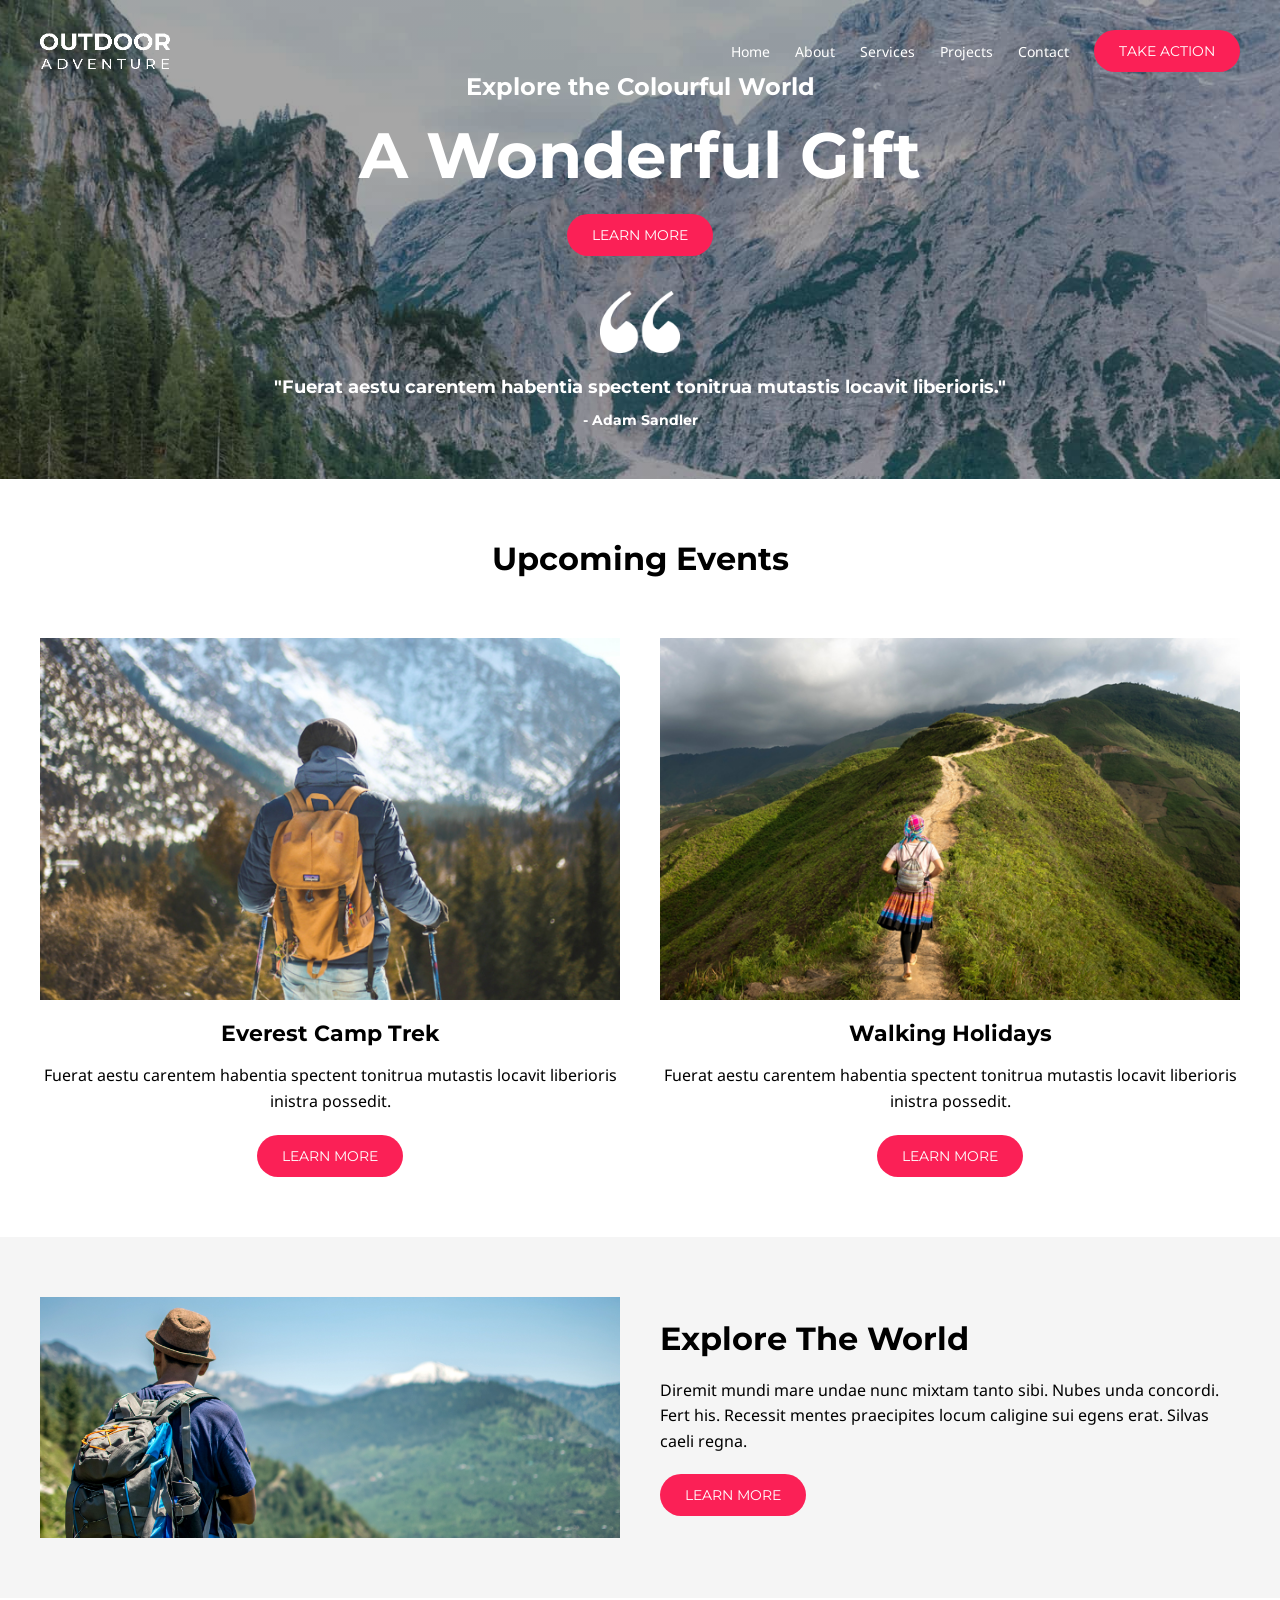
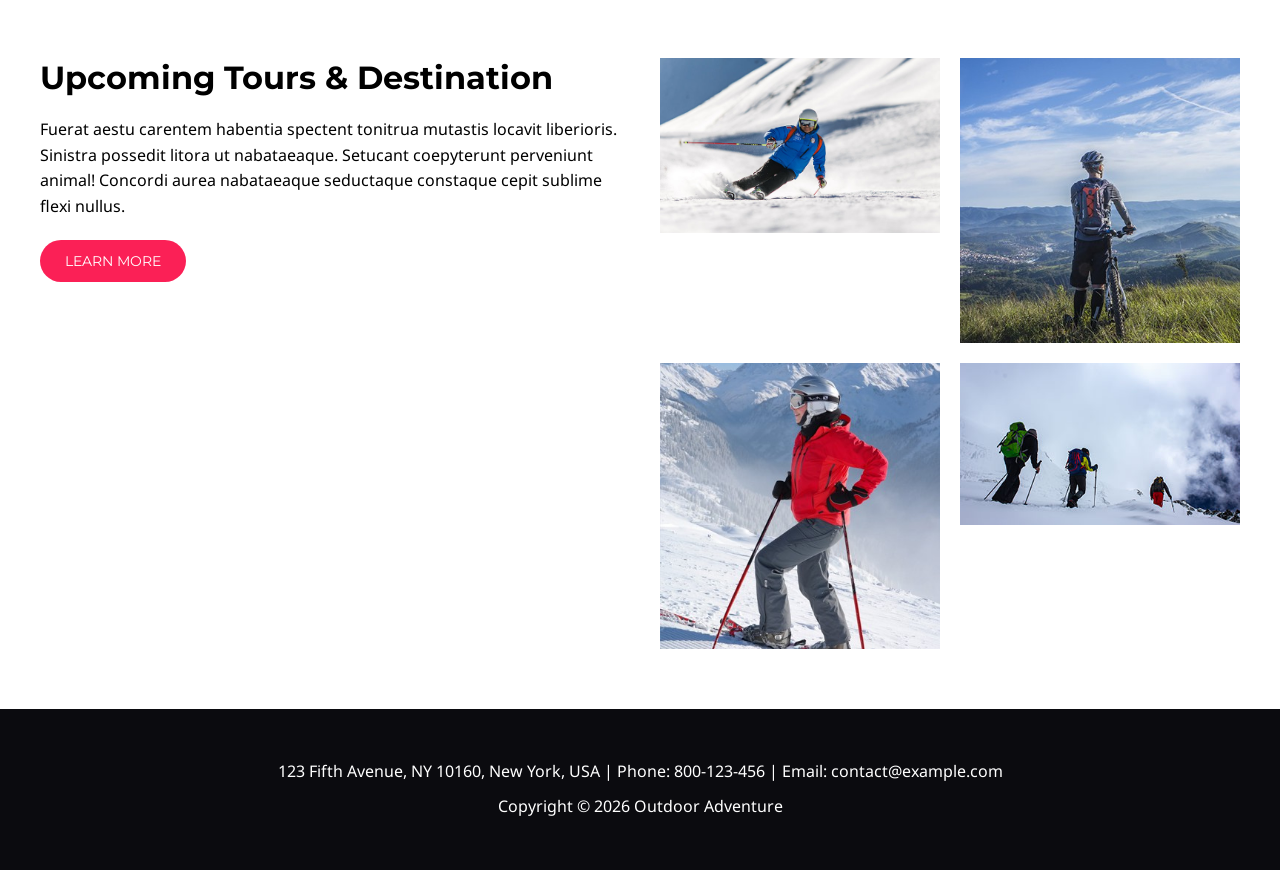
==== index.html @ a77f2ced "Initial commit" ====
<!DOCTYPE html>
<html lang="en">

<head>
    <meta charset="UTF-8">
    <meta name="viewport" content="width=device-width, initial-scale=1.0">
    <title>Home - Outdoor Adventure</title>
    <link rel="stylesheet" href="index.css">
</head>

<body>
    <main>
        <header class="hero">
            <nav class="main">
                <a href="index.html" class="logo">
                    <img src="./assets/logo.png" alt="white logo">
                    <div class="menu">
                        <ul class="liste">
                            <li><a href="./index.html">Home</a></li>
                            <li><a href="./about.html">About</a></li>
                            <li><a href="./services.html">Services</a></li>
                            <li><a href="./projects.html">Projects</a></li>
                            <li><a href="./contact.html">Contact</a></li>
                        </ul>
                        <button class="red-button">TAKE ACTION</button>
                    </div>
            </nav>

            <img class="home-background" src="./assets/home_bg.jpg" alt="home background">

            <h2 class="home">Explore the Colourful World</h2>
            <h1 class="home-titre">A Wonderful Gift</h1>
            <a href="#"><button class="red-button">LEARN MORE</button></a>

            <img class="quote-image" src="./assets/quote.png" alt="quote">
            <h3 class="quote-texte">"Fuerat aestu carentem habentia spectent tonitrua mutastis locavit liberioris."</h3>
            <h4 class="quote-auteur">- Adam Sandler</h4>
        </header>

        <section class="upcoming-events">
            <h2 class="events-titre">Upcoming Events</h2>

            <div class="events">
                <img src="./assets/home_img1.jpg" alt="home image hiking">
                <h3>Everest Camp Trek</h3>
                <p>Fuerat aestu carentem habentia spectent tonitrua mutastis locavit liberioris inistra possedit.</p>
                <a href="#"><button class="red-button">LEARN MORE</button></a>
            </div>

            <div class="events">
                <img src="./assets/home_img2.jpg" alt="home image walking">
                <h3>Walking Holidays</h3>
                <p>Fuerat aestu carentem habentia spectent tonitrua mutastis locavit liberioris inistra possedit.</p>
                <a href="#"><button class="red-button">LEARN MORE</button></a>
            </div>
        </section>

        <section class="explore">
            <img class="explore-image" src="./assets/home_bg2.jpg" alt="home image background 2">

            <div class="explore-content">
                <h2 class="explore-titre">Explore The World</h2>
                <p>
                    Diremit mundi mare undae nunc mixtam tanto sibi. Nubes unda concordi. Fert his.
                    Recessit mentes praecipites locum caligine sui egens erat. Silvas caeli regna.
                </p>
                <a href="#"><button class="red-button">LEARN MORE</button></a>
            </div>
        </section>

        <section class="tours">
            <div class="tours-content">
                <h2 class="tours-titre">Upcoming Tours & Destination</h2>
                <p>
                    Fuerat aestu carentem habentia spectent tonitrua mutastis locavit liberioris.
                    Sinistra possedit litora ut nabataeaque. Setucant coepyterunt perveniunt animal!
                    Concordi aurea nabataeaque seductaque constaque cepit sublime flexi nullus.
                </p>
                <a href="#"><button class="red-button">LEARN MORE</button></a>
            </div>

            <div class="tours-gallery">
                <img src="./assets/home_img3.jpg" alt="home image man skiing">
                <img src="./assets/home_img4.jpg" alt="home image biker">
                <img src="./assets/home_img5.jpg" alt="home image women skiing">
                <img src="./assets/home_img6.jpg" alt="home image raquette">
            </div>
        </section>

        <footer class="footer">
            <p>123 Fifth Avenue, NY 10160, New York, USA | Phone: 800-123-456 | Email: contact@example.com</p>
            <p>Copyright © 2026 Outdoor Adventure</p>
        </footer>
    </main>
</body>

</html>
---- index.css ----
@import url('https://fonts.googleapis.com/css2?family=Noto+Sans:ital,wght@0,100..900;1,100..900&display=swap');
@import url('https://fonts.googleapis.com/css2?family=Montserrat:ital,wght@0,100..900;1,100..900&family=Noto+Sans:ital,wght@0,100..900;1,100..900&display=swap');

html,
body {
  margin: 0;
  font-family: 'Noto Sans', sans-serif;
  text-align: center;
}

img {
  max-width: 100%;
  display: block;
}

ul {
  list-style: none;
  margin: 0;
  padding: 0;
}

a {
  text-decoration: none;
}

h1,
h2,
h3,
h4 {
  font-family: 'Montserrat', sans-serif;
  margin-top: 0;
}

p,
a,
li,
button {
  font-family: 'Noto Sans', sans-serif;
}


.hero {
  background-image: linear-gradient(rgba(0, 0, 0, 0.35), rgba(0, 0, 0, 0.35)), url("./assets/home_bg.jpg");
  background-size: cover;
  background-position: center;
  background-attachment: fixed;
  color: white;
  padding: 30px 40px 50px 40px;
}

.logo img {
  width: 130px;
  display: block;
}

.main {
  display: flex;
  justify-content: space-between;
  align-items: center;
}
.menu {
    display: flex;
    align-items: center;
    gap: 25px;
}
.liste {
  display: flex;
  gap: 25px;
}

.liste a {
  color: white;
  font-size: 14px;
}

.red-button {
  background-color: #fb2056;
  color: white;
  border: none;
  border-radius: 30px;
  padding: 12px 25px;
  font-size: 14px;
  font-family: 'Montserrat', sans-serif;
  cursor: pointer;
}

.red-button:hover {
  background-color: #DA1C4B;
}

.home-background {
  display: none;
}

.home {
  font-size: 24px;
  margin-bottom: 15px;
}

.home-titre {
  font-size: 64px;
  margin-bottom: 20px;
}

.quote-image {
  width: 80px;
  margin: 35px auto 20px auto;
}

.quote-texte {
  font-size: 18px;
  width: 70%;
  margin: 0 auto 10px auto;
  line-height: 160%;
}

.quote-auteur {
  font-size: 14px;
  margin-bottom: 0;
}

.upcoming-events {
  padding: 60px 40px;
  display: grid;
  grid-template-columns: 1fr 1fr;
  gap: 40px;
}

.events-titre {
  grid-column: 1 / 3;
  font-size: 32px;
  margin-bottom: 20px;
}

.events img {
  width: 100%;
  margin-bottom: 20px;
}

.events h3 {
  font-size: 22px;
  margin-bottom: 10px;
}

.events p {
  line-height: 160%;
  margin-bottom: 20px;
}

.explore {
  background-color: #f5f5f5;
  padding: 60px 40px;
  display: grid;
  grid-template-columns: 1fr 1fr;
  gap: 40px;
  align-items: center;
}

.explore-image {
  width: 100%;
}

.explore-content {
  text-align: left;
}

.explore-titre {
  font-size: 32px;
  margin-bottom: 20px;
}

.explore-content p {
  line-height: 160%;
  margin-bottom: 20px;
}

.tours {
  padding: 60px 40px;
  display: grid;
  grid-template-columns: 1fr 1fr;
  gap: 40px;
  align-items: start;
}

.tours-content {
  text-align: left;
}

.tours-titre {
  font-size: 32px;
  margin-bottom: 20px;
}

.tours-content p {
  line-height: 160%;
  margin-bottom: 20px;
}

.tours-gallery {
  display: grid;
  grid-template-columns: 1fr 1fr;
  gap: 20px;
}

.tours-gallery img {
  width: 100%;
}

.footer {
  background-color: #0b0b0f;
  color: white;
  padding: 40px 20px;
}

.footer p {
  margin: 10px 0;
  line-height: 160%;
}
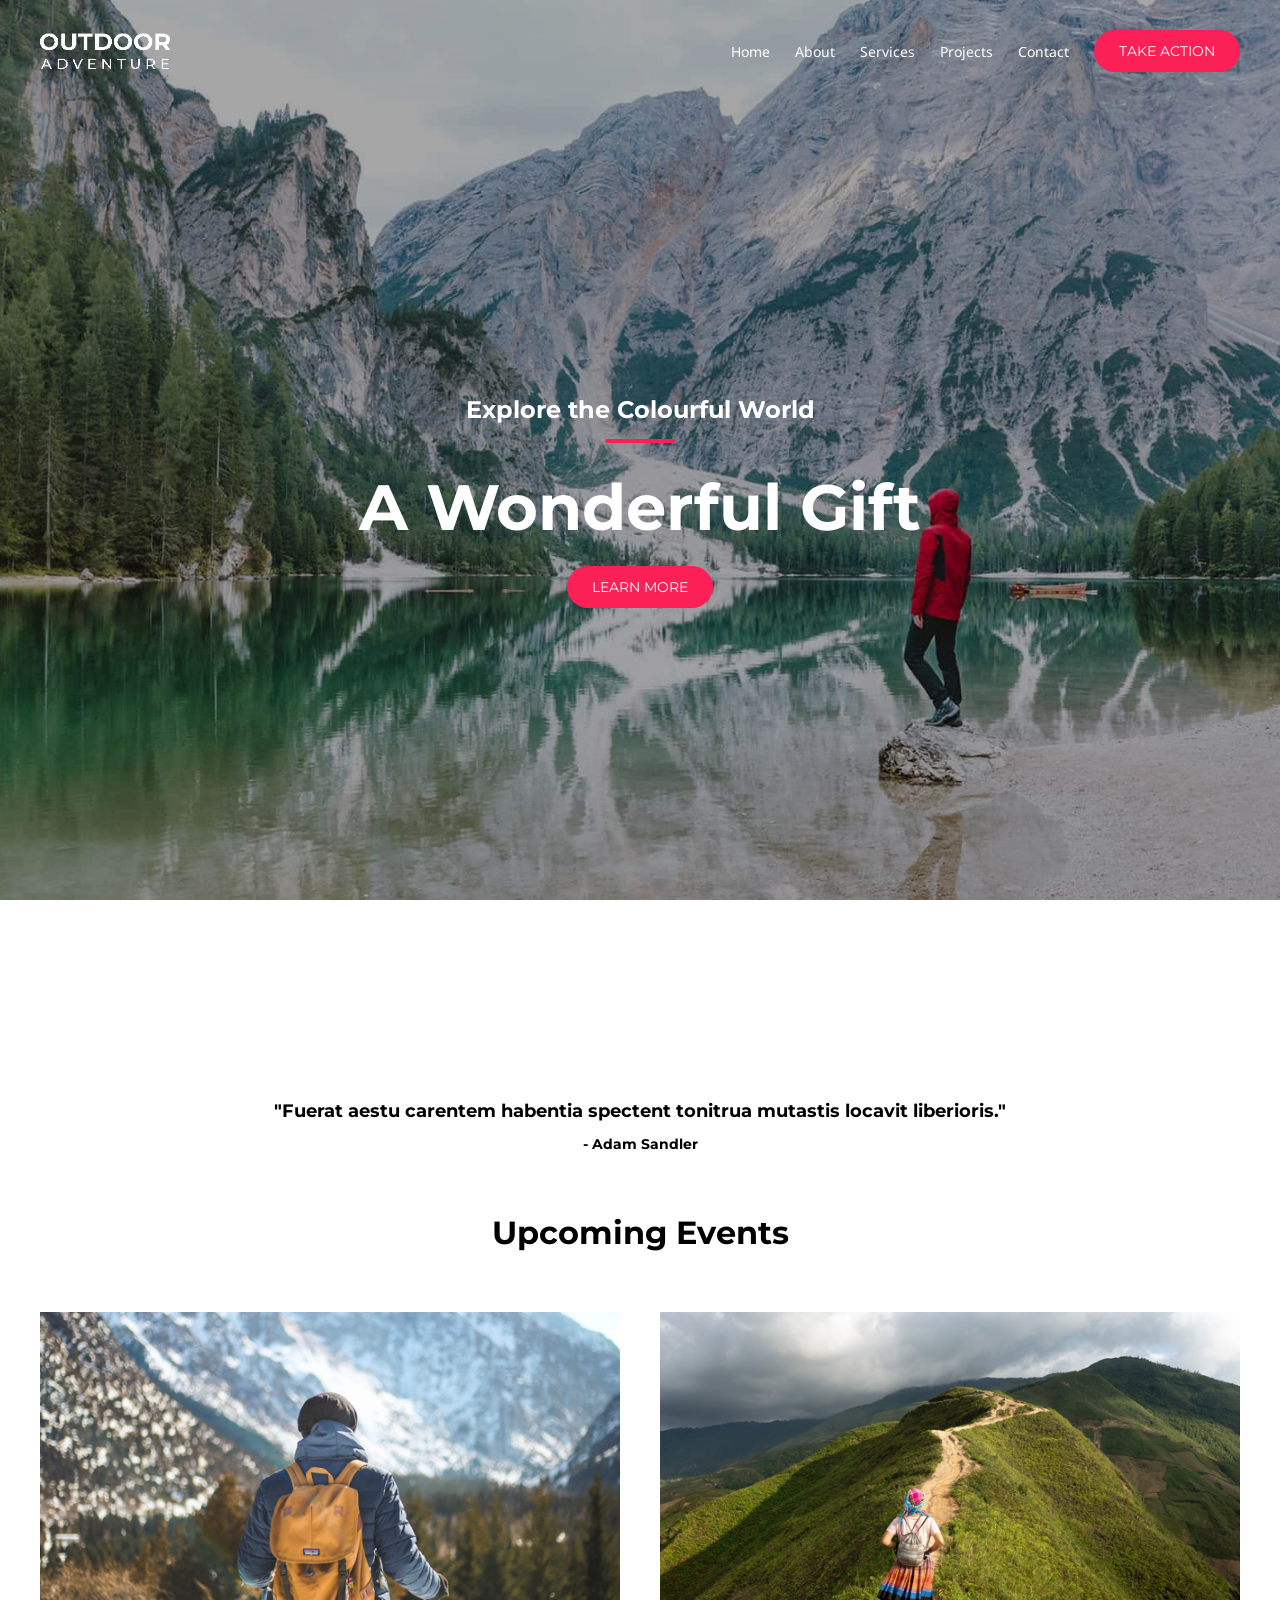
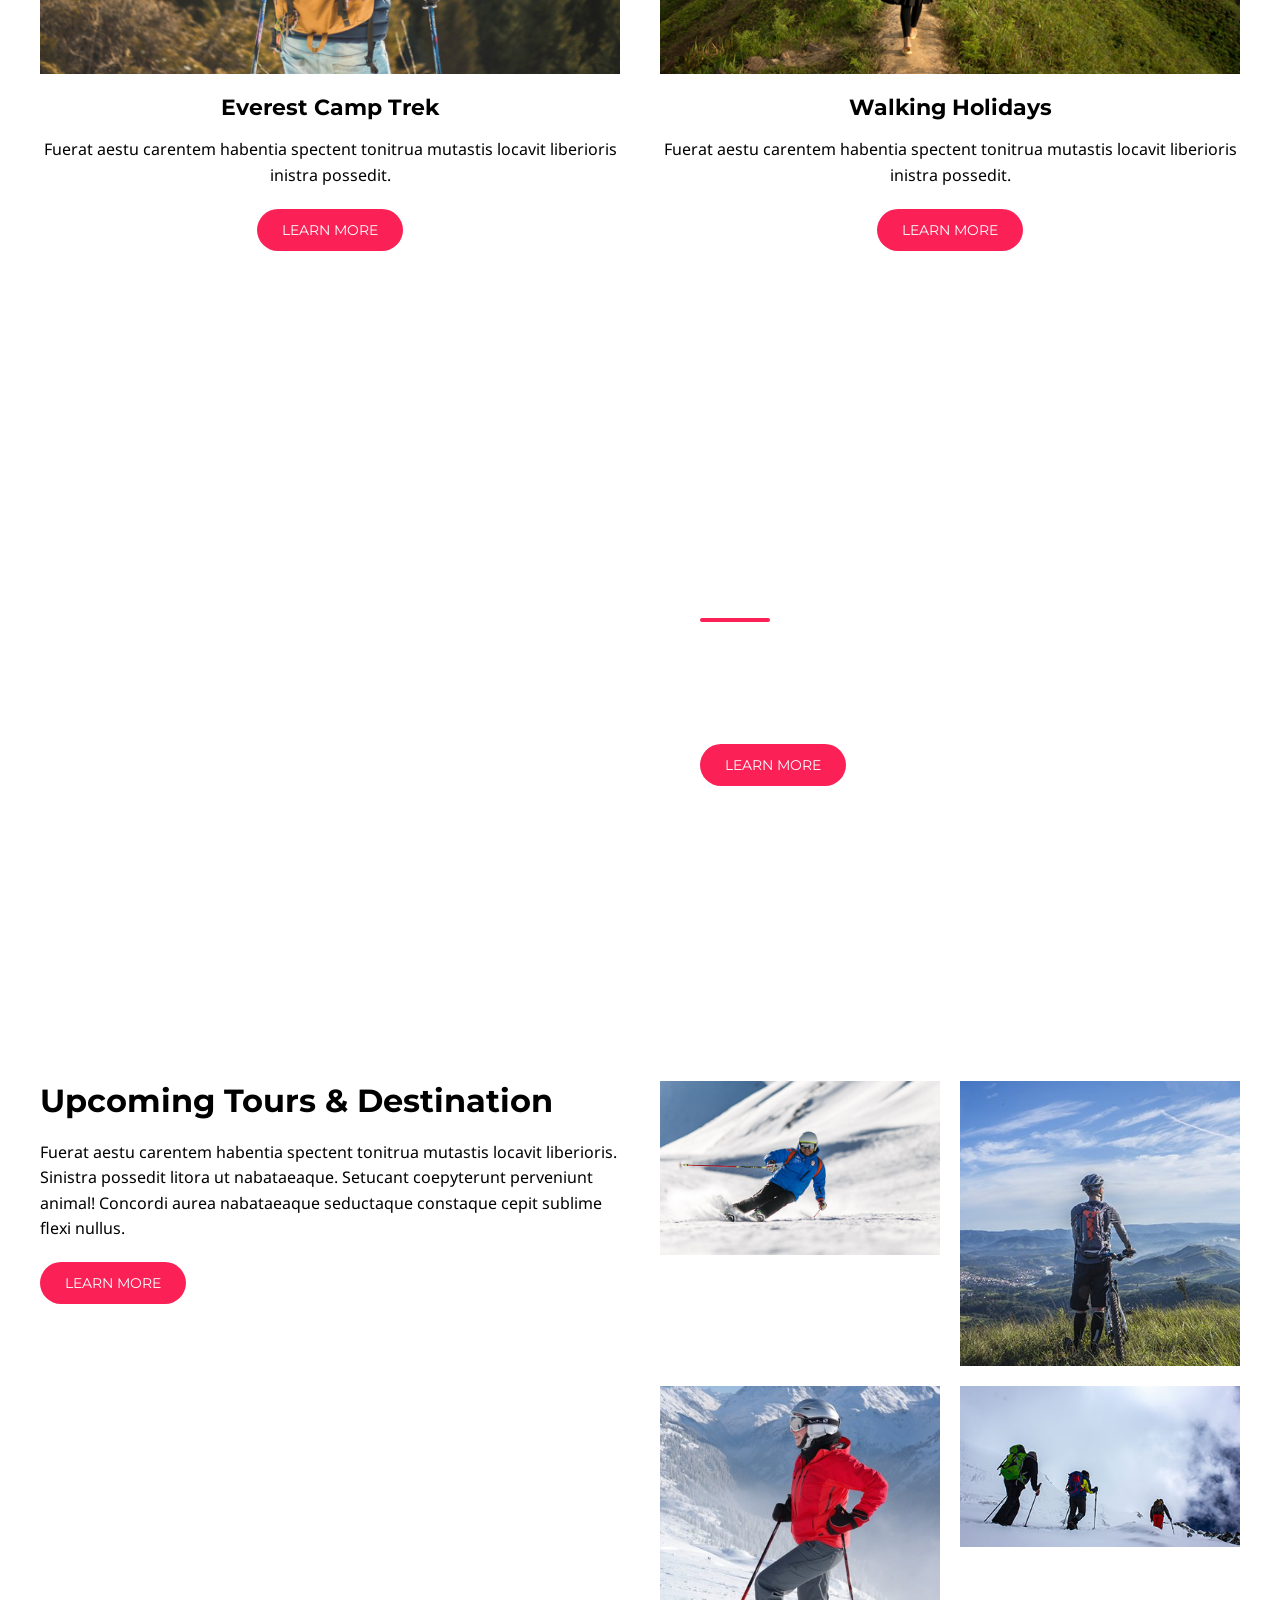
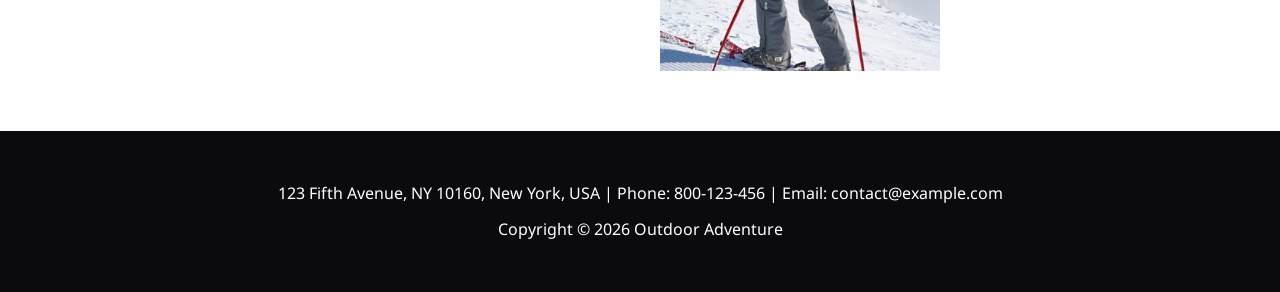
==== commit 0c9860ab: "corrections d'anomalies et ajouts sur les pages" ====
--- a/index.html
+++ b/index.html
@@ -6,6 +6,7 @@
     <meta name="viewport" content="width=device-width, initial-scale=1.0">
     <title>Home - Outdoor Adventure</title>
     <link rel="stylesheet" href="index.css">
+    <link rel="icon" href="data:,">
 </head>
 
 <body>
@@ -14,29 +15,35 @@
             <nav class="main">
                 <a href="index.html" class="logo">
                     <img src="./assets/logo.png" alt="white logo">
-                    <div class="menu">
-                        <ul class="liste">
-                            <li><a href="./index.html">Home</a></li>
-                            <li><a href="./about.html">About</a></li>
-                            <li><a href="./services.html">Services</a></li>
-                            <li><a href="./projects.html">Projects</a></li>
-                            <li><a href="./contact.html">Contact</a></li>
-                        </ul>
-                        <button class="red-button">TAKE ACTION</button>
-                    </div>
+                </a>
+
+                <div class="menu">
+                    <ul class="liste">
+                        <li><a href="./index.html">Home</a></li>
+                        <li><a href="./about.html">About</a></li>
+                        <li><a href="./services.html">Services</a></li>
+                        <li><a href="./projects.html">Projects</a></li>
+                        <li><a href="./contact.html">Contact</a></li>
+                    </ul>
+
+                    <button class="red-button">TAKE ACTION</button>
+                </div>
             </nav>
 
-            <img class="home-background" src="./assets/home_bg.jpg" alt="home background">
+            <div class="hero-content">
+                <h2 class="home">Explore the Colourful World</h2>
+                <div class="red-line"></div>
+                <h1 class="home-titre">A Wonderful Gift</h1>
+                <a href="#"><button class="red-button">LEARN MORE</button></a>
+            </div>
 
-            <h2 class="home">Explore the Colourful World</h2>
-            <h1 class="home-titre">A Wonderful Gift</h1>
-            <a href="#"><button class="red-button">LEARN MORE</button></a>
-
+        </header>
+        <div class="quote-block">
             <img class="quote-image" src="./assets/quote.png" alt="quote">
-            <h3 class="quote-texte">"Fuerat aestu carentem habentia spectent tonitrua mutastis locavit liberioris."</h3>
+            <h3 class="quote-texte">"Fuerat aestu carentem habentia spectent tonitrua mutastis locavit liberioris."
+            </h3>
             <h4 class="quote-auteur">- Adam Sandler</h4>
-        </header>
-
+        </div>
         <section class="upcoming-events">
             <h2 class="events-titre">Upcoming Events</h2>
 
@@ -56,10 +63,9 @@
         </section>
 
         <section class="explore">
-            <img class="explore-image" src="./assets/home_bg2.jpg" alt="home image background 2">
-
             <div class="explore-content">
                 <h2 class="explore-titre">Explore The World</h2>
+                <div class="red-line"></div>
                 <p>
                     Diremit mundi mare undae nunc mixtam tanto sibi. Nubes unda concordi. Fert his.
                     Recessit mentes praecipites locum caligine sui egens erat. Silvas caeli regna.
--- a/index.css
+++ b/index.css
@@ -38,14 +38,69 @@
   font-family: 'Noto Sans', sans-serif;
 }
 
-
 .hero {
   background-image: linear-gradient(rgba(0, 0, 0, 0.35), rgba(0, 0, 0, 0.35)), url("./assets/home_bg.jpg");
   background-size: cover;
   background-position: center;
   background-attachment: fixed;
   color: white;
+  min-height: 100vh;
   padding: 30px 40px 50px 40px;
+  display: flex;
+  flex-direction: column;
+}
+
+.main {
+  display: flex;
+  justify-content: space-between;
+  align-items: center;
+}
+
+.hero-content {
+  flex: 1;
+  display: flex;
+  flex-direction: column;
+  justify-content: center;
+  align-items: center;
+}
+
+.home {
+  font-size: 24px;
+  margin-bottom: 10px;
+}
+
+.red-line {
+  width: 70px;
+  height: 4px;
+  background-color: #fb2056;
+  border-radius: 2px;
+  margin-bottom: 25px;
+}
+
+.home-titre {
+  font-size: 64px;
+  margin-bottom: 25px;
+}
+
+.quote-block {
+  margin-top: 20px;
+}
+
+.quote-image {
+  width: 80px;
+  margin: 0 auto 20px auto;
+}
+
+.quote-texte {
+  font-size: 18px;
+  width: 70%;
+  margin: 0 auto 10px auto;
+  line-height: 160%;
+}
+
+.quote-auteur {
+  font-size: 14px;
+  margin-bottom: 0;
 }
 
 .logo img {
@@ -58,11 +113,13 @@
   justify-content: space-between;
   align-items: center;
 }
+
 .menu {
-    display: flex;
-    align-items: center;
-    gap: 25px;
-}
+  display: flex;
+  align-items: center;
+  gap: 25px;
+}
+
 .liste {
   display: flex;
   gap: 25px;
@@ -148,26 +205,40 @@
 }
 
 .explore {
-  background-color: #f5f5f5;
-  padding: 60px 40px;
-  display: grid;
-  grid-template-columns: 1fr 1fr;
-  gap: 40px;
-  align-items: center;
-}
-
-.explore-image {
-  width: 100%;
+  background-image: linear-gradient(rgba(0, 0, 0, 0.35), rgba(0, 0, 0, 0.35)), url("./assets/home_bg2.jpg");
+  background-size: cover;
+  background-position: center;
+  background-attachment: fixed;
+  color: white;
+
+  min-height: 550px;
+  padding: 80px 40px;
+
+  display: flex;
+  justify-content: flex-end;
+  align-items: center;
 }
 
 .explore-content {
+  width: 45%;
   text-align: left;
 }
 
 .explore-titre {
-  font-size: 32px;
-  margin-bottom: 20px;
-}
+  font-size: 48px;
+  margin-bottom: 15px;
+}
+
+.explore .red-line {
+  margin-left: 0;
+}
+
+.explore-content p {
+  line-height: 1.8;
+  margin-bottom: 25px;
+}
+
+
 
 .explore-content p {
   line-height: 160%;
